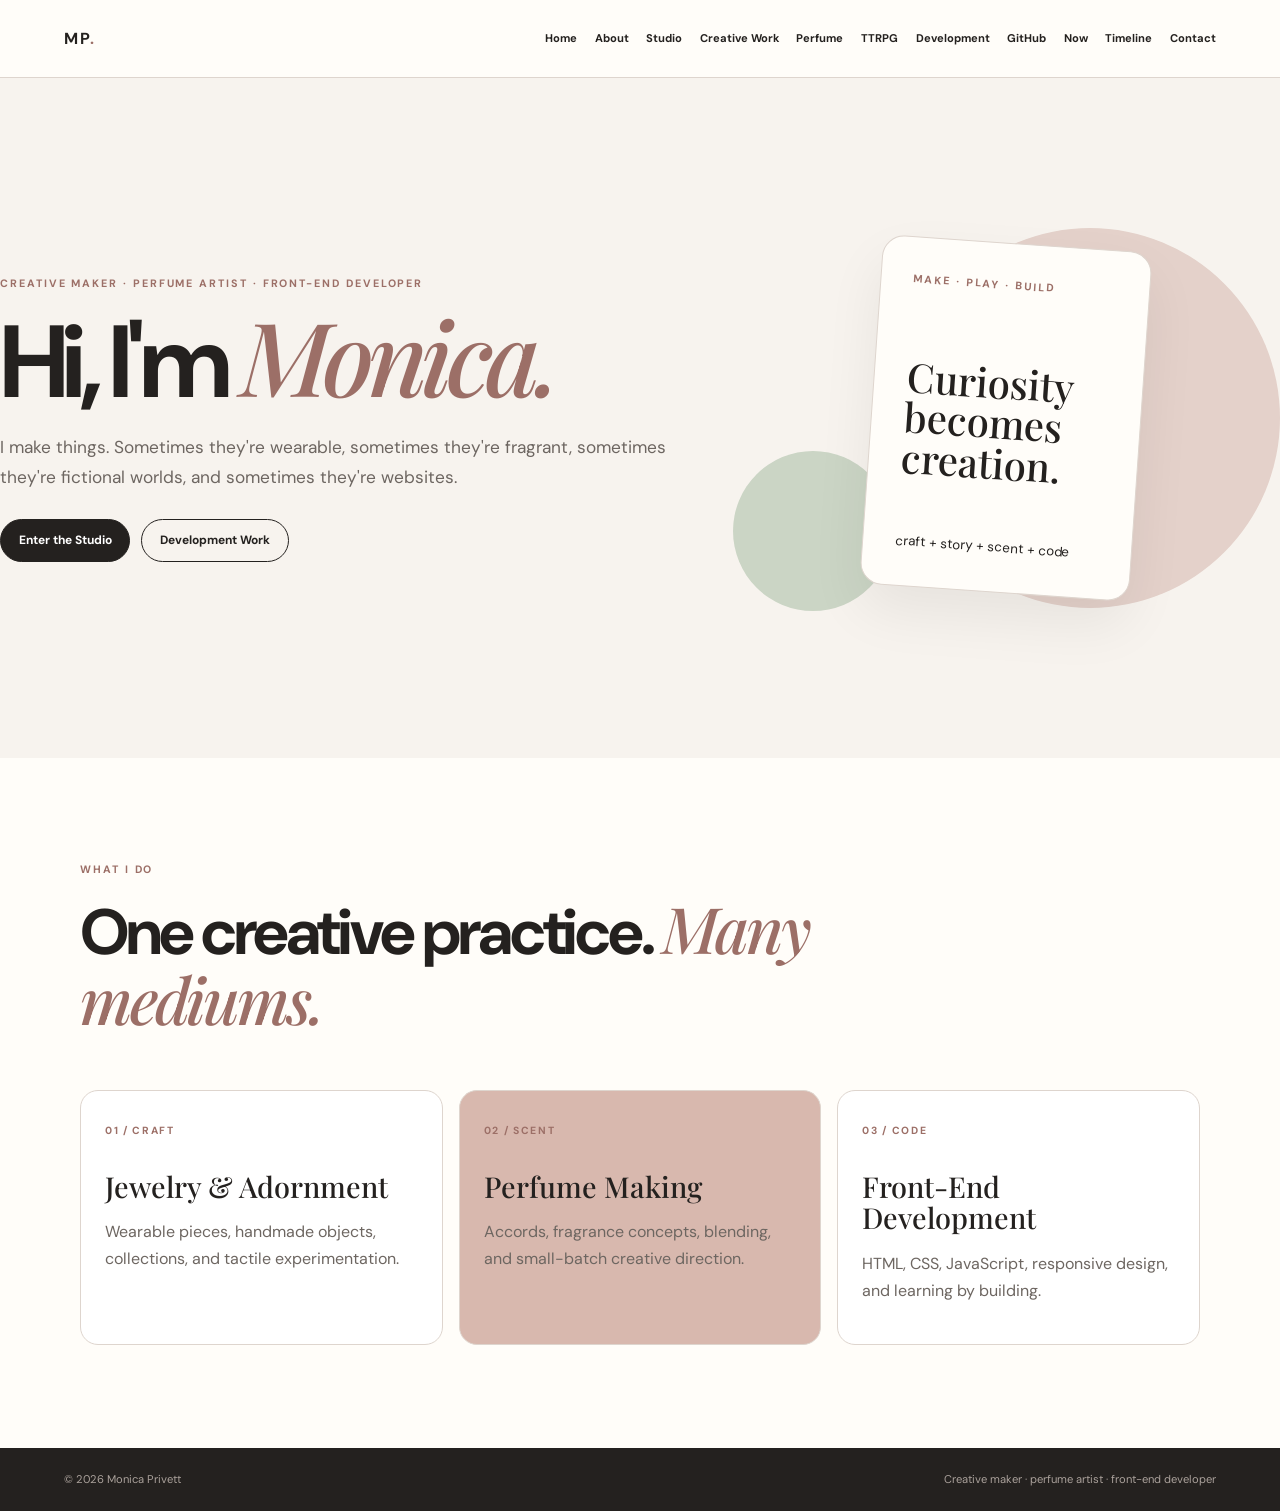
==== monica-creative-portfolio/index.html @ 854fa6fa "Add files via upload" ====
<!doctype html><html lang="en"><head><meta charset="utf-8"><meta name="viewport" content="width=device-width,initial-scale=1"><title>Monica Privett | Creative Maker, Perfume Artist & Front-End Developer</title><meta name="description" content="Monica Privett’s portfolio: crafts, perfume making, TTRPG storytelling, front-end development, and creative projects."><meta name="robots" content="index,follow"><link rel="canonical" href="https://example.com/"><meta property="og:title" content="Monica Privett | Creative Maker, Perfume Artist & Front-End Developer"><meta property="og:description" content="Monica Privett’s portfolio: crafts, perfume making, TTRPG storytelling, front-end development, and creative projects."><meta property="og:type" content="website"><meta name="twitter:card" content="summary"><link rel="stylesheet" href="css/styles.css"></head><body><header class="site-header"><a class="logo" href="index.html">MP<span>.</span></a><button class="menu-toggle" aria-label="Toggle navigation" aria-expanded="false">☰</button><nav><a href="index.html">Home</a><a href="about.html">About</a><a href="studio.html">Studio</a><a href="creative-work.html">Creative Work</a><a href="perfume.html">Perfume</a><a href="ttrpg.html">TTRPG</a><a href="development.html">Development</a><a href="github.html">GitHub</a><a href="now-creating.html">Now</a><a href="timeline.html">Timeline</a><a href="contact.html">Contact</a></nav></header><main><section class='hero'><div><p class='eyebrow'>CREATIVE MAKER · PERFUME ARTIST · FRONT-END DEVELOPER</p><h1>Hi, I'm <em>Monica.</em></h1><p class='lead'>I make things. Sometimes they're wearable, sometimes they're fragrant, sometimes they're fictional worlds, and sometimes they're websites.</p><div class='actions'><a class='button primary' href='studio.html'>Enter the Studio</a><a class='button' href='development.html'>Development Work</a></div></div><div class='hero-art'><div class='orb a'></div><div class='orb b'></div><div class='paper-card'><span class='eyebrow'>MAKE · PLAY · BUILD</span><strong>Curiosity becomes creation.</strong><small>craft + story + scent + code</small></div></div></section><section class='section'><div class='container'><div class='section-head'><p class='eyebrow'>WHAT I DO</p><h2>One creative practice. <em>Many mediums.</em></h2></div><div class='cards'><article class='card'><span class='number'>01 / CRAFT</span><h3>Jewelry & Adornment</h3><p class='muted'>Wearable pieces, handmade objects, collections, and tactile experimentation.</p></article><article class='card'><span class='number'>02 / SCENT</span><h3>Perfume Making</h3><p class='muted'>Accords, fragrance concepts, blending, and small-batch creative direction.</p></article><article class='card'><span class='number'>03 / CODE</span><h3>Front-End Development</h3><p class='muted'>HTML, CSS, JavaScript, responsive design, and learning by building.</p></article></div></div></section></main><footer><span>© 2026 Monica Privett</span><span>Creative maker · perfume artist · front-end developer</span></footer><script src="js/main.js"></script></body></html>
---- monica-creative-portfolio/css/styles.css ----
@import url('https://fonts.googleapis.com/css2?family=DM+Sans:wght@400;500;700&family=Playfair+Display:ital,wght@0,500;0,600;1,500;1,600&display=swap');
:root{--ink:#24211f;--muted:#6d6661;--paper:#f7f3ee;--cream:#fffdf9;--rose:#d8b8ae;--rose-dark:#9c6f67;--sage:#b7c2b1;--line:#ded5ce}
*{box-sizing:border-box}html{scroll-behavior:smooth}body{margin:0;background:var(--cream);color:var(--ink);font-family:"DM Sans",sans-serif;line-height:1.7}a{color:inherit;text-decoration:none}.site-header{height:78px;display:flex;align-items:center;justify-content:space-between;padding:0 5vw;border-bottom:1px solid var(--line);background:#fffdf9ee;position:sticky;top:0;z-index:20;backdrop-filter:blur(12px)}.logo{font-weight:700;letter-spacing:.1em}.logo span{color:var(--rose-dark)}nav{display:flex;gap:1.1rem;font-size:.7rem;font-weight:700}.menu-toggle{display:none;border:0;background:none;font-size:1.5rem}.container{width:min(1120px,88vw);margin:auto}.hero{min-height:680px;padding:9vw 0;display:grid;grid-template-columns:1.1fr .9fr;gap:5vw;align-items:center;background:var(--paper)}.eyebrow{font-size:.67rem;letter-spacing:.18em;font-weight:700;color:var(--rose-dark);margin:0 0 1rem}h1,h2,h3{margin-top:0}h1{font-size:clamp(3.7rem,8vw,7rem);line-height:.92;letter-spacing:-.06em;margin-bottom:1.5rem}h1 em,h2 em{font-family:"Playfair Display",serif;color:var(--rose-dark);font-weight:500}.lead{font-size:1.08rem;color:var(--muted);max-width:680px}.actions{display:flex;gap:.7rem;flex-wrap:wrap;margin-top:1.7rem}.button{display:inline-block;padding:.65rem 1.1rem;border:1px solid var(--ink);border-radius:999px;font-size:.75rem;font-weight:700}.primary{background:var(--ink);color:#fff}.hero-art{min-height:420px;position:relative;display:grid;place-items:center}.orb{position:absolute;border-radius:50%}.orb.a{width:380px;height:380px;background:#e4d1ca;right:0}.orb.b{width:160px;height:160px;background:#cbd5c5;left:0;bottom:4%}.paper-card{width:270px;height:350px;background:var(--cream);border:1px solid var(--line);border-radius:22px;padding:2rem;position:relative;z-index:2;box-shadow:0 25px 55px #0001;transform:rotate(4deg);display:flex;flex-direction:column;justify-content:space-between}.paper-card strong{font:500 2.5rem/1.02 "Playfair Display",serif}.section{padding:8vw 0}.alt{background:var(--paper)}.dark{background:var(--ink);color:#fff}.section-head{max-width:760px;margin-bottom:3rem}.section-head h2,.copy h2{font-size:clamp(2.7rem,5vw,5rem);line-height:1.03;letter-spacing:-.05em}.muted{color:var(--muted)}.dark .muted{color:#c8c0bb}.cards,.project-grid,.repo-grid,.now-grid{display:grid;grid-template-columns:repeat(3,1fr);gap:1rem}.card,.project,.repo,.now{border:1px solid var(--line);border-radius:18px;padding:1.5rem;background:#fff;min-height:220px}.card:nth-child(2){background:var(--rose)}.card h3,.project h3,.repo h3{font:500 1.8rem/1.1 "Playfair Display",serif;margin:1.8rem 0 .7rem}.number{font-size:.65rem;letter-spacing:.16em;color:var(--rose-dark);font-weight:700}.split,.feature{display:grid;grid-template-columns:.3fr .7fr;gap:5vw}.feature{grid-template-columns:1fr 1fr;align-items:center}.label{font-size:.68rem;letter-spacing:.16em;color:var(--rose-dark);font-weight:700}.copy{max-width:800px}.quote{min-height:320px;border:1px solid #4c4744;border-radius:24px;padding:2rem;background:#2c2927;display:flex;flex-direction:column;justify-content:space-between}.quote p{font:500 clamp(2.5rem,5vw,4.8rem)/1 "Playfair Display",serif}.tags{display:flex;gap:.5rem;flex-wrap:wrap}.tags span{border:1px solid var(--line);border-radius:999px;padding:.35rem .7rem;font-size:.7rem}.repo{min-height:210px}.repo p{color:var(--muted);font-size:.85rem}.repo-meta{display:flex;gap:1rem;flex-wrap:wrap;font-size:.68rem;color:var(--muted);margin:1rem 0}.repo a{color:var(--rose-dark);font-weight:700}.status{padding:.7rem 1rem;border-radius:10px;background:var(--paper);color:var(--muted);margin-bottom:1rem}.timeline{border-left:1px solid var(--line);padding-left:2rem}.timeline-item{margin-bottom:2rem;position:relative}.timeline-item:before{content:"";position:absolute;left:-2.35rem;top:.5rem;width:9px;height:9px;border-radius:50%;background:var(--rose-dark)}.progress{height:7px;background:#eee6e0;border-radius:99px;overflow:hidden}.progress i{display:block;height:100%;background:var(--rose-dark)}.contact{text-align:center;padding:11vw 0;background:var(--ink);color:#fff}footer{display:flex;justify-content:space-between;padding:1.4rem 5vw;background:var(--ink);color:#aaa19b;font-size:.7rem}.page-hero{padding:8vw 0;background:var(--paper)}
@media(max-width:760px){.site-header{height:70px}.menu-toggle{display:block}nav{display:none}.site-header.open nav{display:flex;position:absolute;top:70px;left:0;right:0;padding:1rem 5vw;background:var(--cream);flex-direction:column;border-bottom:1px solid var(--line)}.hero,.feature,.split{grid-template-columns:1fr}.hero{padding:16vw 0}.hero-art{min-height:350px}.orb.a{width:300px;height:300px}.paper-card{width:230px;height:300px}.section{padding:15vw 0}.cards,.project-grid,.repo-grid,.now-grid{grid-template-columns:1fr}.split{gap:2rem}footer{flex-direction:column;gap:.4rem}}
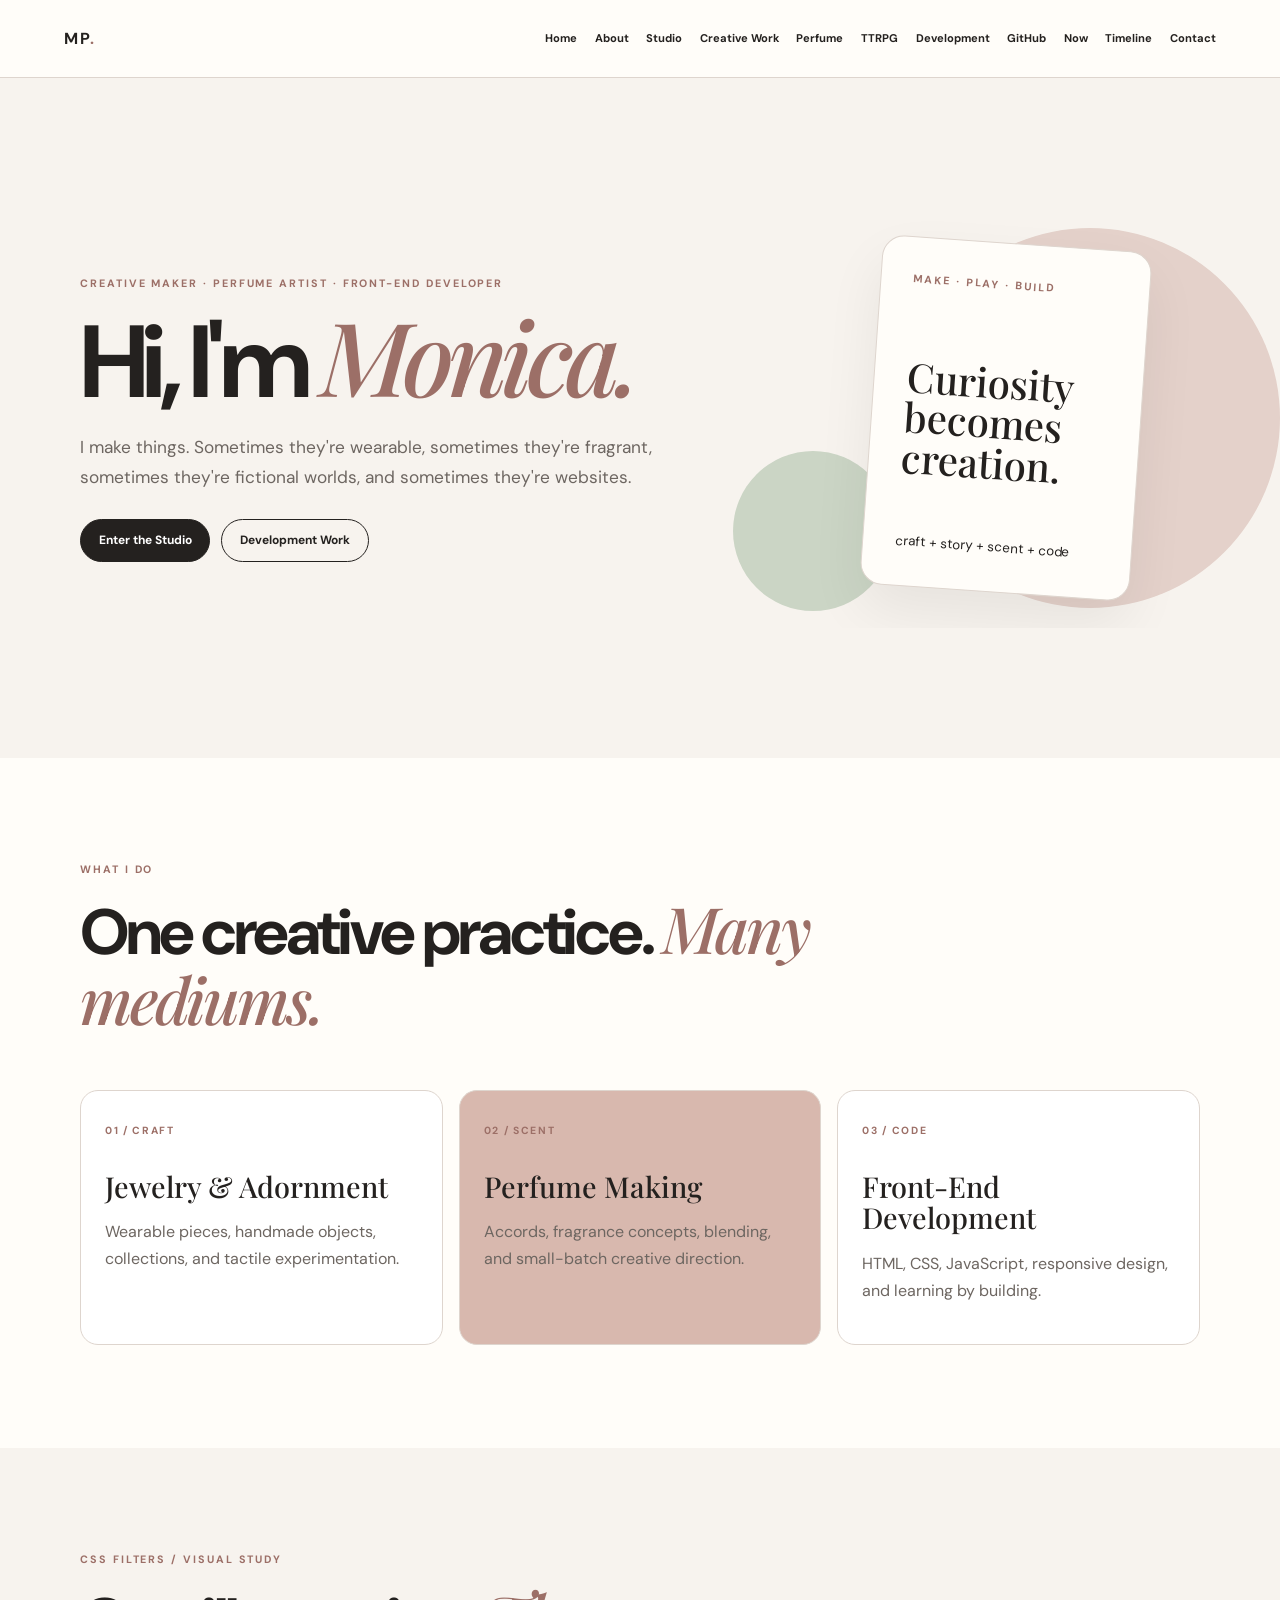
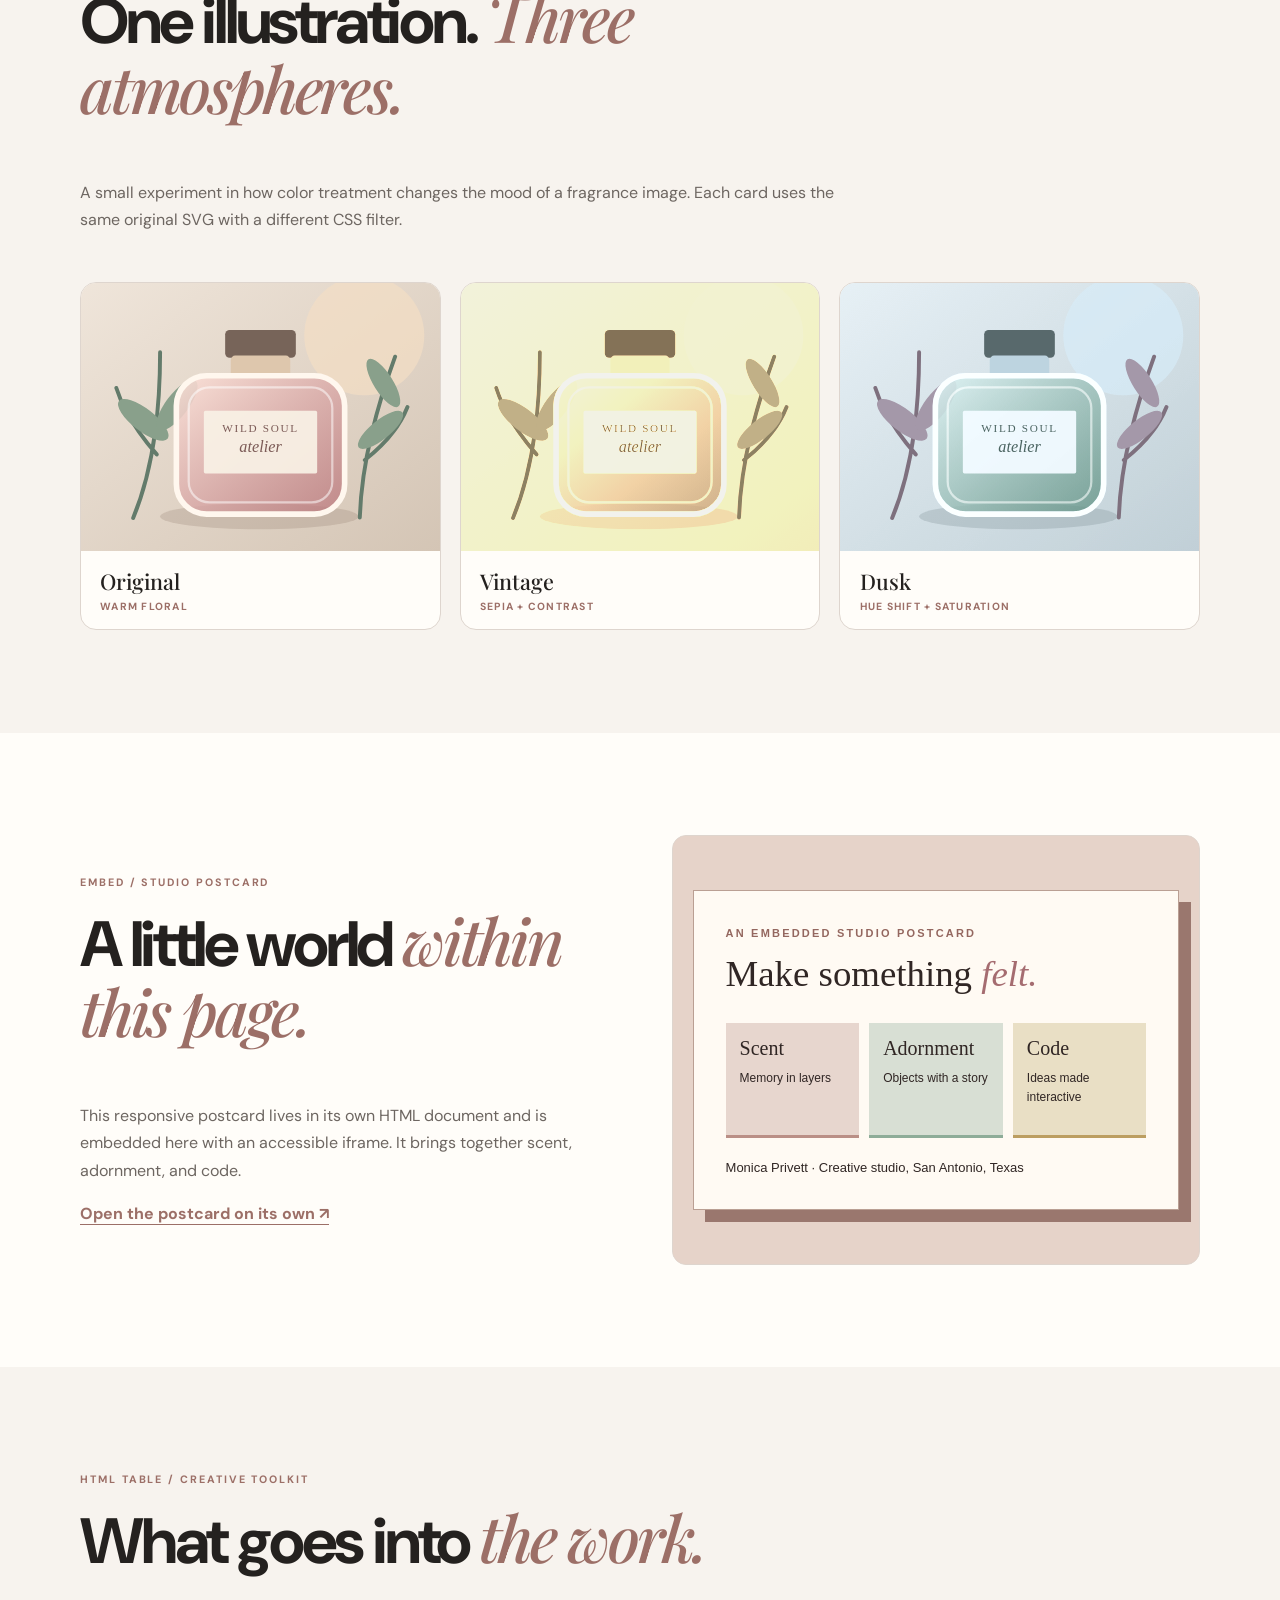
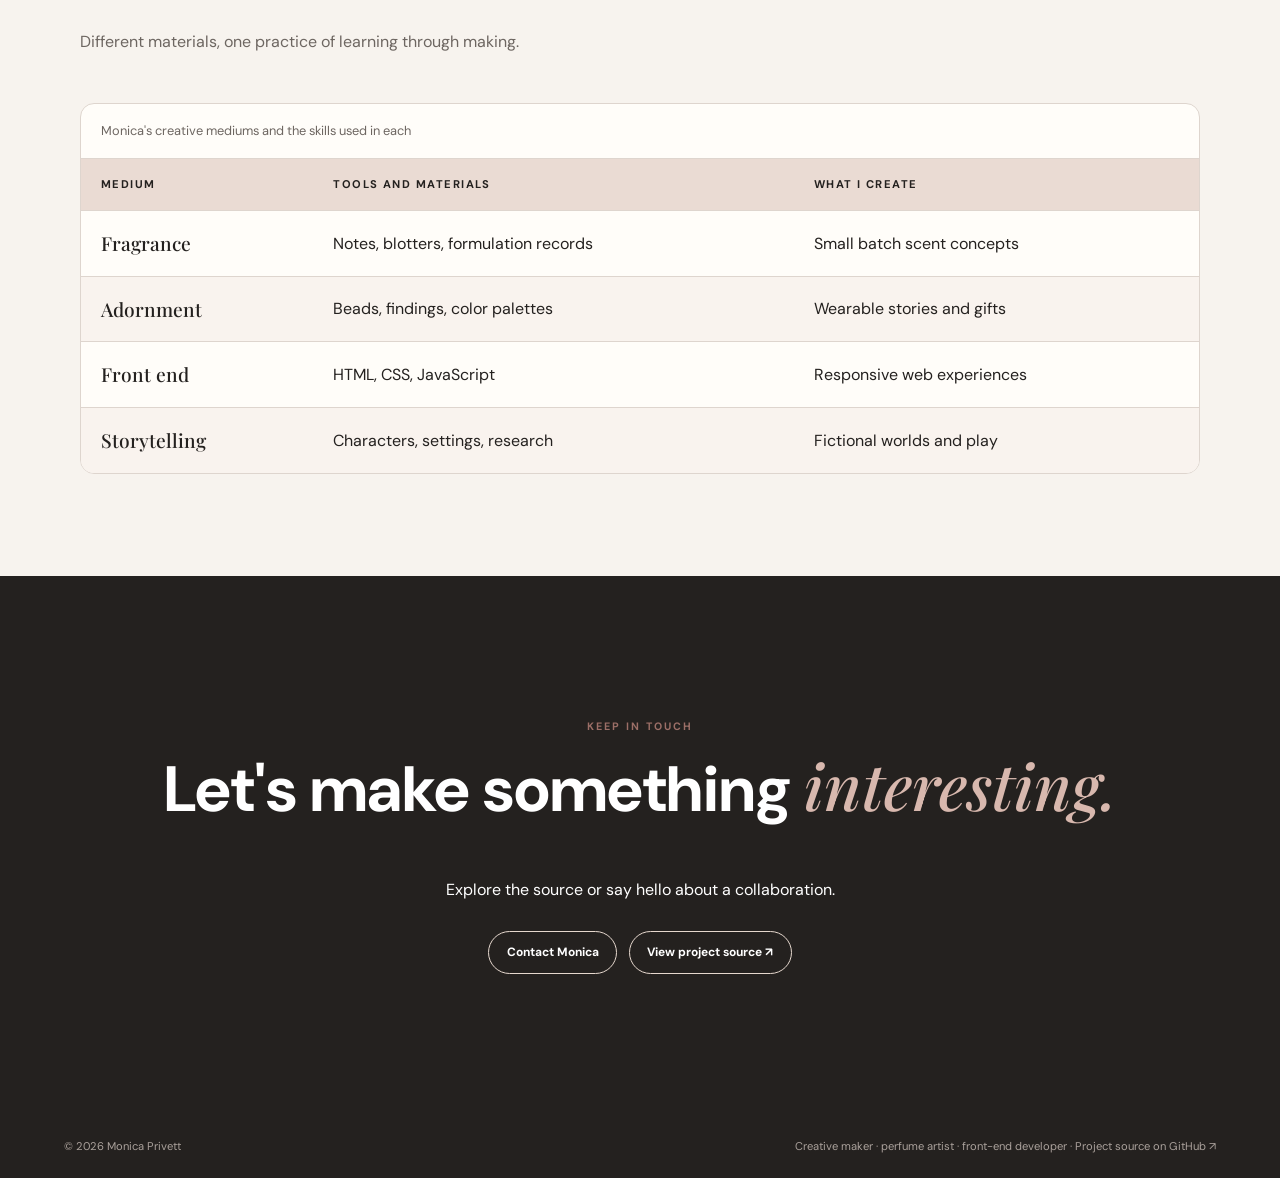
==== commit ec23de7e: "Complete responsive portfolio assignment sections and Netlify setup" ====
--- a/monica-creative-portfolio/index.html
+++ b/monica-creative-portfolio/index.html
@@ -1 +1,4 @@
-<!doctype html><html lang="en"><head><meta charset="utf-8"><meta name="viewport" content="width=device-width,initial-scale=1"><title>Monica Privett | Creative Maker, Perfume Artist & Front-End Developer</title><meta name="description" content="Monica Privett’s portfolio: crafts, perfume making, TTRPG storytelling, front-end development, and creative projects."><meta name="robots" content="index,follow"><link rel="canonical" href="https://example.com/"><meta property="og:title" content="Monica Privett | Creative Maker, Perfume Artist & Front-End Developer"><meta property="og:description" content="Monica Privett’s portfolio: crafts, perfume making, TTRPG storytelling, front-end development, and creative projects."><meta property="og:type" content="website"><meta name="twitter:card" content="summary"><link rel="stylesheet" href="css/styles.css"></head><body><header class="site-header"><a class="logo" href="index.html">MP<span>.</span></a><button class="menu-toggle" aria-label="Toggle navigation" aria-expanded="false">☰</button><nav><a href="index.html">Home</a><a href="about.html">About</a><a href="studio.html">Studio</a><a href="creative-work.html">Creative Work</a><a href="perfume.html">Perfume</a><a href="ttrpg.html">TTRPG</a><a href="development.html">Development</a><a href="github.html">GitHub</a><a href="now-creating.html">Now</a><a href="timeline.html">Timeline</a><a href="contact.html">Contact</a></nav></header><main><section class='hero'><div><p class='eyebrow'>CREATIVE MAKER · PERFUME ARTIST · FRONT-END DEVELOPER</p><h1>Hi, I'm <em>Monica.</em></h1><p class='lead'>I make things. Sometimes they're wearable, sometimes they're fragrant, sometimes they're fictional worlds, and sometimes they're websites.</p><div class='actions'><a class='button primary' href='studio.html'>Enter the Studio</a><a class='button' href='development.html'>Development Work</a></div></div><div class='hero-art'><div class='orb a'></div><div class='orb b'></div><div class='paper-card'><span class='eyebrow'>MAKE · PLAY · BUILD</span><strong>Curiosity becomes creation.</strong><small>craft + story + scent + code</small></div></div></section><section class='section'><div class='container'><div class='section-head'><p class='eyebrow'>WHAT I DO</p><h2>One creative practice. <em>Many mediums.</em></h2></div><div class='cards'><article class='card'><span class='number'>01 / CRAFT</span><h3>Jewelry & Adornment</h3><p class='muted'>Wearable pieces, handmade objects, collections, and tactile experimentation.</p></article><article class='card'><span class='number'>02 / SCENT</span><h3>Perfume Making</h3><p class='muted'>Accords, fragrance concepts, blending, and small-batch creative direction.</p></article><article class='card'><span class='number'>03 / CODE</span><h3>Front-End Development</h3><p class='muted'>HTML, CSS, JavaScript, responsive design, and learning by building.</p></article></div></div></section></main><footer><span>© 2026 Monica Privett</span><span>Creative maker · perfume artist · front-end developer</span></footer><script src="js/main.js"></script></body></html>+<!doctype html><html lang="en"><head><meta charset="utf-8"><meta name="viewport" content="width=device-width,initial-scale=1"><title>Monica Privett | Creative Maker, Perfume Artist & Front-End Developer</title><meta name="description" content="Monica Privett’s portfolio: crafts, perfume making, TTRPG storytelling, front-end development, and creative projects."><meta name="robots" content="index,follow"><meta property="og:title" content="Monica Privett | Creative Maker, Perfume Artist & Front-End Developer"><meta property="og:description" content="Monica Privett’s portfolio: crafts, perfume making, TTRPG storytelling, front-end development, and creative projects."><meta property="og:type" content="website"><meta name="twitter:card" content="summary"><link rel="stylesheet" href="css/styles.css"></head><body><header class="site-header"><a class="logo" href="index.html">MP<span>.</span></a><button class="menu-toggle" aria-label="Toggle navigation" aria-expanded="false">☰</button><nav><a href="index.html">Home</a><a href="about.html">About</a><a href="studio.html">Studio</a><a href="creative-work.html">Creative Work</a><a href="perfume.html">Perfume</a><a href="ttrpg.html">TTRPG</a><a href="development.html">Development</a><a href="github.html">GitHub</a><a href="now-creating.html">Now</a><a href="timeline.html">Timeline</a><a href="contact.html">Contact</a></nav></header><main><section class='hero'><div><p class='eyebrow'>CREATIVE MAKER · PERFUME ARTIST · FRONT-END DEVELOPER</p><h1>Hi, I'm <em>Monica.</em></h1><p class='lead'>I make things. Sometimes they're wearable, sometimes they're fragrant, sometimes they're fictional worlds, and sometimes they're websites.</p><div class='actions'><a class='button primary' href='studio.html'>Enter the Studio</a><a class='button' href='development.html'>Development Work</a></div></div><div class='hero-art'><div class='orb a'></div><div class='orb b'></div><div class='paper-card'><span class='eyebrow'>MAKE · PLAY · BUILD</span><strong>Curiosity becomes creation.</strong><small>craft + story + scent + code</small></div></div></section><section class='section'><div class='container'><div class='section-head'><p class='eyebrow'>WHAT I DO</p><h2>One creative practice. <em>Many mediums.</em></h2></div><div class='cards'><article class='card'><span class='number'>01 / CRAFT</span><h3>Jewelry & Adornment</h3><p class='muted'>Wearable pieces, handmade objects, collections, and tactile experimentation.</p></article><article class='card'><span class='number'>02 / SCENT</span><h3>Perfume Making</h3><p class='muted'>Accords, fragrance concepts, blending, and small-batch creative direction.</p></article><article class='card'><span class='number'>03 / CODE</span><h3>Front-End Development</h3><p class='muted'>HTML, CSS, JavaScript, responsive design, and learning by building.</p></article></div></div></section><section class="section alt" id="filters"><div class="container"><div class="section-head"><p class="eyebrow">CSS FILTERS / VISUAL STUDY</p><h2>One illustration. <em>Three atmospheres.</em></h2><p class="muted">A small experiment in how color treatment changes the mood of a fragrance image. Each card uses the same original SVG with a different CSS filter.</p></div><div class="filter-grid"><figure class="filter-card"><img class="filter-original" src="assets/studio-bottle.svg" alt="Rose perfume bottle in a botanical studio illustration" loading="lazy"><figcaption>Original <span>Warm floral</span></figcaption></figure><figure class="filter-card"><img class="filter-vintage" src="assets/studio-bottle.svg" alt="The same botanical perfume illustration with a vintage sepia treatment" loading="lazy"><figcaption>Vintage <span>Sepia + contrast</span></figcaption></figure><figure class="filter-card"><img class="filter-dusk" src="assets/studio-bottle.svg" alt="The same botanical perfume illustration with a cool dusk color treatment" loading="lazy"><figcaption>Dusk <span>Hue shift + saturation</span></figcaption></figure></div></div></section>
+<section class="section" id="embed"><div class="container feature"><div class="copy"><p class="eyebrow">EMBED / STUDIO POSTCARD</p><h2>A little world <em>within this page.</em></h2><p class="muted">This responsive postcard lives in its own HTML document and is embedded here with an accessible iframe. It brings together scent, adornment, and code.</p><a class="text-link" href="studio-embed.html">Open the postcard on its own ↗</a></div><iframe class="studio-frame" src="studio-embed.html" title="Monica Privett's creative studio postcard" loading="lazy"></iframe></div></section>
+<section class="section alt" id="toolkit"><div class="container"><div class="section-head"><p class="eyebrow">HTML TABLE / CREATIVE TOOLKIT</p><h2>What goes into <em>the work.</em></h2><p class="muted">Different materials, one practice of learning through making.</p></div><div class="table-scroll"><table><caption>Monica's creative mediums and the skills used in each</caption><thead><tr><th scope="col">Medium</th><th scope="col">Tools and materials</th><th scope="col">What I create</th></tr></thead><tbody><tr><th scope="row">Fragrance</th><td>Notes, blotters, formulation records</td><td>Small batch scent concepts</td></tr><tr><th scope="row">Adornment</th><td>Beads, findings, color palettes</td><td>Wearable stories and gifts</td></tr><tr><th scope="row">Front end</th><td>HTML, CSS, JavaScript</td><td>Responsive web experiences</td></tr><tr><th scope="row">Storytelling</th><td>Characters, settings, research</td><td>Fictional worlds and play</td></tr></tbody></table></div></div></section>
+<section class="contact"><div class="container"><p class="eyebrow">KEEP IN TOUCH</p><h2>Let's make something <em>interesting.</em></h2><p>Explore the source or say hello about a collaboration.</p><div class="actions centered"><a class="button light" href="contact.html">Contact Monica</a><a class="button light" href="https://github.com/SteppingStoneCake/monicasfinal" target="_blank" rel="noopener noreferrer">View project source ↗</a></div></div></section></main><footer><span>© 2026 Monica Privett</span><span>Creative maker · perfume artist · front-end developer · <a href="https://github.com/SteppingStoneCake/monicasfinal" target="_blank" rel="noopener noreferrer">Project source on GitHub ↗</a></span></footer><script src="js/main.js"></script></body></html>
--- a/monica-creative-portfolio/css/styles.css
+++ b/monica-creative-portfolio/css/styles.css
@@ -2,3 +2,10 @@
 :root{--ink:#24211f;--muted:#6d6661;--paper:#f7f3ee;--cream:#fffdf9;--rose:#d8b8ae;--rose-dark:#9c6f67;--sage:#b7c2b1;--line:#ded5ce}
 *{box-sizing:border-box}html{scroll-behavior:smooth}body{margin:0;background:var(--cream);color:var(--ink);font-family:"DM Sans",sans-serif;line-height:1.7}a{color:inherit;text-decoration:none}.site-header{height:78px;display:flex;align-items:center;justify-content:space-between;padding:0 5vw;border-bottom:1px solid var(--line);background:#fffdf9ee;position:sticky;top:0;z-index:20;backdrop-filter:blur(12px)}.logo{font-weight:700;letter-spacing:.1em}.logo span{color:var(--rose-dark)}nav{display:flex;gap:1.1rem;font-size:.7rem;font-weight:700}.menu-toggle{display:none;border:0;background:none;font-size:1.5rem}.container{width:min(1120px,88vw);margin:auto}.hero{min-height:680px;padding:9vw 0;display:grid;grid-template-columns:1.1fr .9fr;gap:5vw;align-items:center;background:var(--paper)}.eyebrow{font-size:.67rem;letter-spacing:.18em;font-weight:700;color:var(--rose-dark);margin:0 0 1rem}h1,h2,h3{margin-top:0}h1{font-size:clamp(3.7rem,8vw,7rem);line-height:.92;letter-spacing:-.06em;margin-bottom:1.5rem}h1 em,h2 em{font-family:"Playfair Display",serif;color:var(--rose-dark);font-weight:500}.lead{font-size:1.08rem;color:var(--muted);max-width:680px}.actions{display:flex;gap:.7rem;flex-wrap:wrap;margin-top:1.7rem}.button{display:inline-block;padding:.65rem 1.1rem;border:1px solid var(--ink);border-radius:999px;font-size:.75rem;font-weight:700}.primary{background:var(--ink);color:#fff}.hero-art{min-height:420px;position:relative;display:grid;place-items:center}.orb{position:absolute;border-radius:50%}.orb.a{width:380px;height:380px;background:#e4d1ca;right:0}.orb.b{width:160px;height:160px;background:#cbd5c5;left:0;bottom:4%}.paper-card{width:270px;height:350px;background:var(--cream);border:1px solid var(--line);border-radius:22px;padding:2rem;position:relative;z-index:2;box-shadow:0 25px 55px #0001;transform:rotate(4deg);display:flex;flex-direction:column;justify-content:space-between}.paper-card strong{font:500 2.5rem/1.02 "Playfair Display",serif}.section{padding:8vw 0}.alt{background:var(--paper)}.dark{background:var(--ink);color:#fff}.section-head{max-width:760px;margin-bottom:3rem}.section-head h2,.copy h2{font-size:clamp(2.7rem,5vw,5rem);line-height:1.03;letter-spacing:-.05em}.muted{color:var(--muted)}.dark .muted{color:#c8c0bb}.cards,.project-grid,.repo-grid,.now-grid{display:grid;grid-template-columns:repeat(3,1fr);gap:1rem}.card,.project,.repo,.now{border:1px solid var(--line);border-radius:18px;padding:1.5rem;background:#fff;min-height:220px}.card:nth-child(2){background:var(--rose)}.card h3,.project h3,.repo h3{font:500 1.8rem/1.1 "Playfair Display",serif;margin:1.8rem 0 .7rem}.number{font-size:.65rem;letter-spacing:.16em;color:var(--rose-dark);font-weight:700}.split,.feature{display:grid;grid-template-columns:.3fr .7fr;gap:5vw}.feature{grid-template-columns:1fr 1fr;align-items:center}.label{font-size:.68rem;letter-spacing:.16em;color:var(--rose-dark);font-weight:700}.copy{max-width:800px}.quote{min-height:320px;border:1px solid #4c4744;border-radius:24px;padding:2rem;background:#2c2927;display:flex;flex-direction:column;justify-content:space-between}.quote p{font:500 clamp(2.5rem,5vw,4.8rem)/1 "Playfair Display",serif}.tags{display:flex;gap:.5rem;flex-wrap:wrap}.tags span{border:1px solid var(--line);border-radius:999px;padding:.35rem .7rem;font-size:.7rem}.repo{min-height:210px}.repo p{color:var(--muted);font-size:.85rem}.repo-meta{display:flex;gap:1rem;flex-wrap:wrap;font-size:.68rem;color:var(--muted);margin:1rem 0}.repo a{color:var(--rose-dark);font-weight:700}.status{padding:.7rem 1rem;border-radius:10px;background:var(--paper);color:var(--muted);margin-bottom:1rem}.timeline{border-left:1px solid var(--line);padding-left:2rem}.timeline-item{margin-bottom:2rem;position:relative}.timeline-item:before{content:"";position:absolute;left:-2.35rem;top:.5rem;width:9px;height:9px;border-radius:50%;background:var(--rose-dark)}.progress{height:7px;background:#eee6e0;border-radius:99px;overflow:hidden}.progress i{display:block;height:100%;background:var(--rose-dark)}.contact{text-align:center;padding:11vw 0;background:var(--ink);color:#fff}footer{display:flex;justify-content:space-between;padding:1.4rem 5vw;background:var(--ink);color:#aaa19b;font-size:.7rem}.page-hero{padding:8vw 0;background:var(--paper)}
 @media(max-width:760px){.site-header{height:70px}.menu-toggle{display:block}nav{display:none}.site-header.open nav{display:flex;position:absolute;top:70px;left:0;right:0;padding:1rem 5vw;background:var(--cream);flex-direction:column;border-bottom:1px solid var(--line)}.hero,.feature,.split{grid-template-columns:1fr}.hero{padding:16vw 0}.hero-art{min-height:350px}.orb.a{width:300px;height:300px}.paper-card{width:230px;height:300px}.section{padding:15vw 0}.cards,.project-grid,.repo-grid,.now-grid{grid-template-columns:1fr}.split{gap:2rem}footer{flex-direction:column;gap:.4rem}}
+
+/* Final project demonstrations and responsive refinements */
+.hero > div:first-child{padding-left:max(6vw,calc((100vw - 1120px)/2))}.hero-art{overflow:hidden}.site-header nav a:hover,.site-header nav a:focus-visible,footer a:hover,footer a:focus-visible{color:var(--rose-dark);text-decoration:underline;text-underline-offset:4px}.menu-toggle{cursor:pointer;color:var(--ink)}.filter-grid{display:grid;grid-template-columns:repeat(3,minmax(0,1fr));gap:1.2rem}.filter-card{margin:0;background:var(--cream);border:1px solid var(--line);border-radius:16px;overflow:hidden}.filter-card img{display:block;width:100%;aspect-ratio:4/3;object-fit:cover}.filter-vintage{filter:sepia(.85) contrast(1.15) brightness(.95)}.filter-dusk{filter:hue-rotate(165deg) saturate(.65) contrast(1.08)}.filter-card figcaption{padding:1rem 1.2rem;font:500 1.35rem "Playfair Display",serif}.filter-card figcaption span{display:block;font:700 .65rem "DM Sans",sans-serif;letter-spacing:.12em;text-transform:uppercase;color:var(--rose-dark);margin-top:.3rem}.studio-frame{width:100%;height:430px;border:1px solid var(--line);border-radius:14px;background:#e6d3c9}.text-link{color:var(--rose-dark);font-weight:700;text-decoration:underline;text-underline-offset:5px}.table-scroll{overflow-x:auto;border:1px solid var(--line);border-radius:14px;background:var(--cream)}table{width:100%;border-collapse:collapse;min-width:580px;text-align:left}caption{caption-side:top;text-align:left;padding:1rem 1.25rem;color:var(--muted);font-size:.8rem}th,td{padding:1rem 1.25rem;border-top:1px solid var(--line)}thead{background:#eadbd3}thead th{font-size:.7rem;letter-spacing:.13em;text-transform:uppercase}tbody th{font-family:"Playfair Display",serif;font-size:1.2rem;font-weight:500}tbody tr:nth-child(even){background:#f9f3ee}.contact h2{font-size:clamp(2.6rem,5vw,5rem);line-height:1.05}.contact em{font-family:"Playfair Display",serif;color:var(--rose);font-weight:500}.centered{justify-content:center}.light{border-color:#e6d8ce;color:#fff}.light:hover{background:#fff;color:var(--ink)}a:focus-visible,button:focus-visible{outline:3px solid var(--rose-dark);outline-offset:3px}
+@media(max-width:1150px){.menu-toggle{display:block}.site-header nav{display:none}.site-header.open nav{display:flex;position:absolute;top:100%;left:0;right:0;padding:1rem 5vw;background:var(--cream);flex-direction:column;border-bottom:1px solid var(--line);max-height:calc(100vh - 78px);overflow:auto;gap:.75rem;font-size:.85rem}}
+@media(max-width:760px){.hero>div:first-child{padding:0 6vw}.filter-grid{grid-template-columns:1fr}.studio-frame{height:460px}.hero-art{width:100%}.site-header.open nav{max-height:calc(100vh - 70px)}.page-hero{padding:15vw 0}}
+@media(min-width:761px) and (max-width:1000px){.filter-grid{gap:.6rem}.hero>div:first-child{padding-left:6vw}}
+@media(prefers-reduced-motion:reduce){html{scroll-behavior:auto}}
